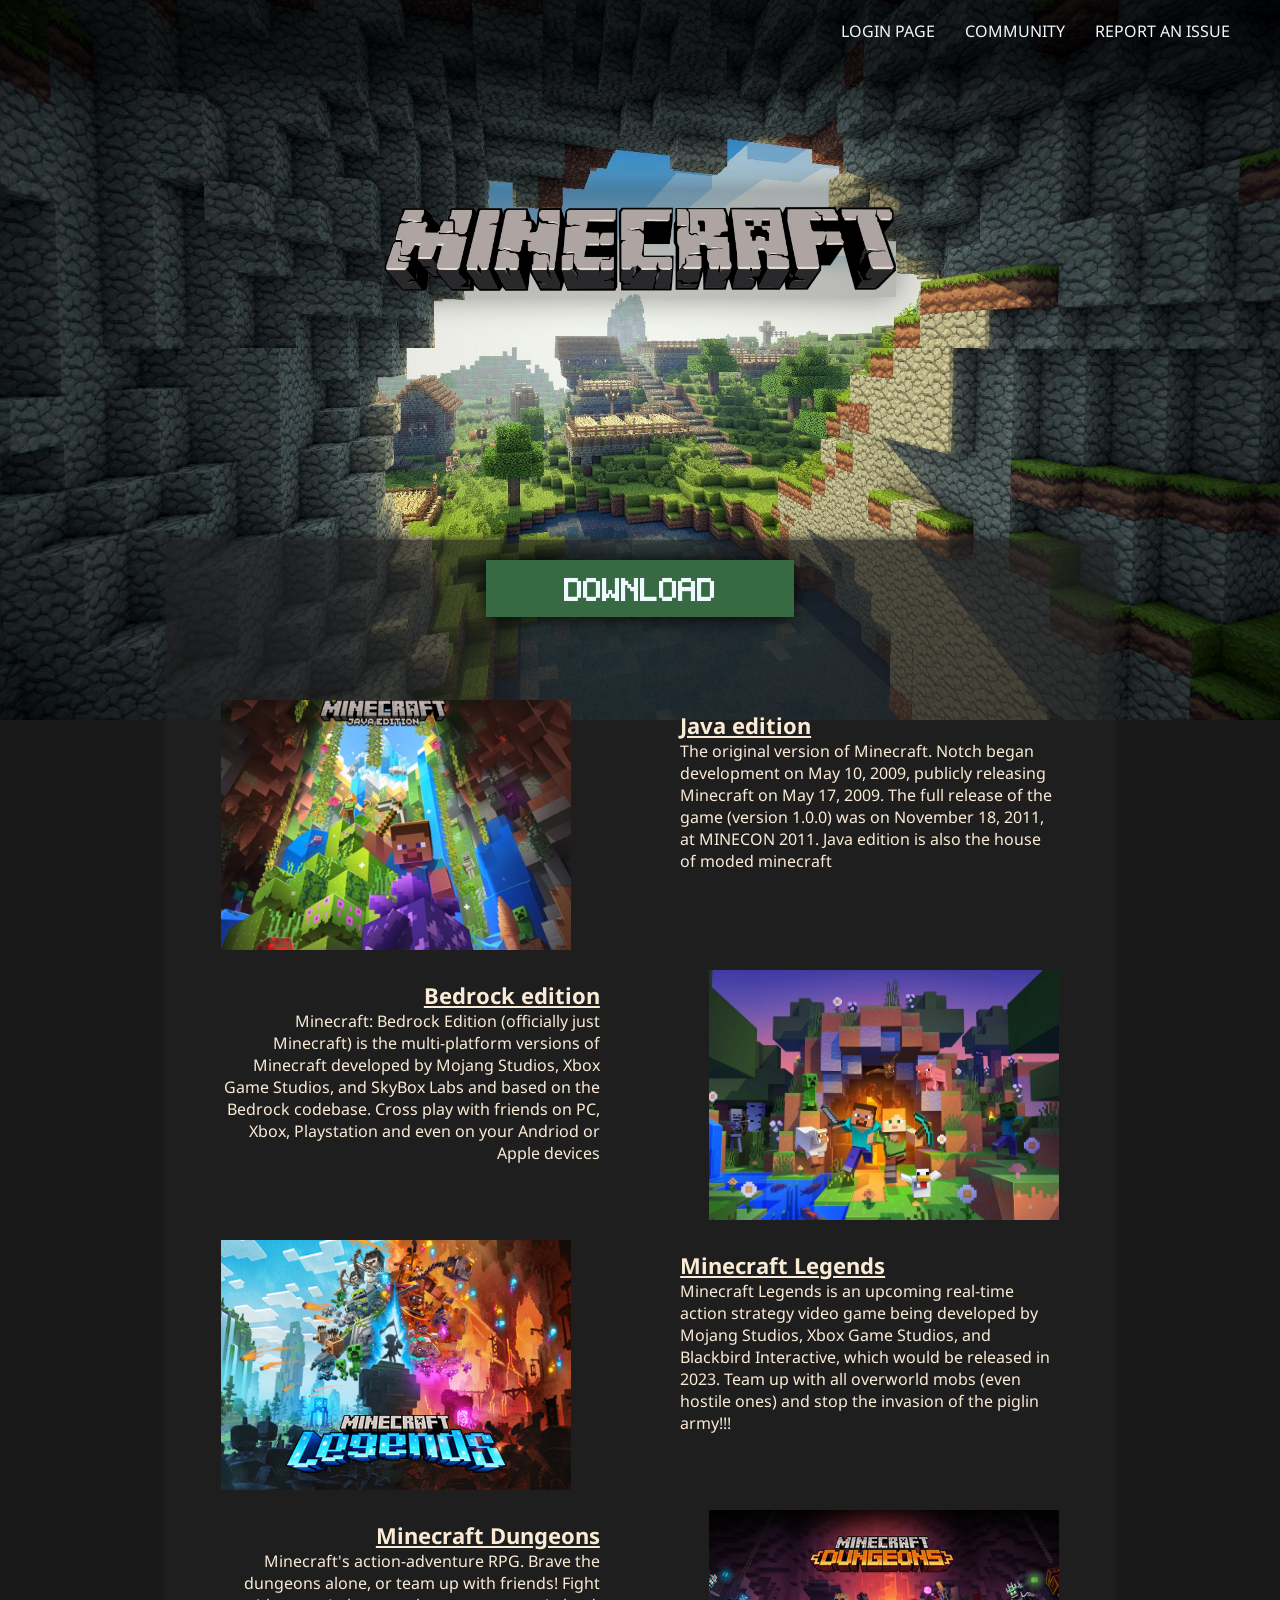
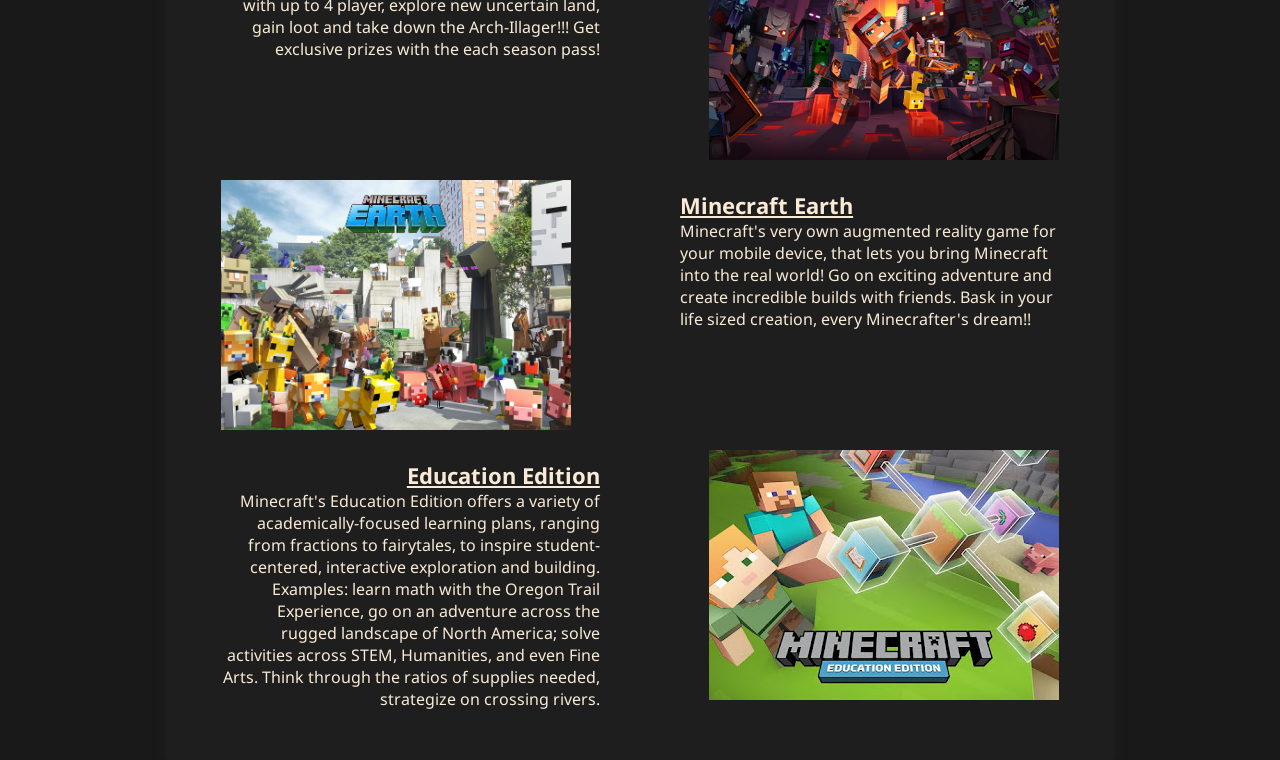
==== homepage.html @ 38be6795 "Added actual content to all text and rearrange" ====
<!DOCTYPE html>
<html>
  <head>
    <meta charset="utf-8" />
    <meta name="viewport" content="width=device-width" />
    <title>minecafter.com</title>
    <link href="style.css" rel="stylesheet" type="text/css" />
    <style>
      
      @import url('https://fonts.googleapis.com/css2?family=Noto+Sans&display=swap');
      @import url('https://fonts.googleapis.com/css2?family=Kanit:ital,wght@0,200;0,300;1,200;1,300&family=Nova+Square&display=swap');
    </style>
  </head>
  <body>
    <div class="topShadow"></div>
    <nav>
      </div>
        <a class="navLink" href="loginpage.html">LOGIN PAGE</a>
        <a class="navLink" href="comm.html">COMMUNITY</a>
        <a class="navLink" href="reportanissue.html">REPORT AN ISSUE</a>
        <p class="navLink">   </p>
      </ul>
    </nav>
    
    

 
    <!--1. ABOUT 2. DOWNLOAD 3. PLAY STYLES/ GAMES ASPECTS 4. ACHIEVMENTS-->
    <!-- LOG IN PAGE, -->
    <section>
      <img class="title" src="image/Minecraft Title.png">
      <img class="homeImagefix" src="image/Minecraft Home.jpg">
      
      <button class="download">DOWNLOAD</button>
        <div class="others">
          <div class="othersContent">
              <img class= "otehrsImage" src="image/Java.webp">
              <div class="othersTextR"><h3>Java edition</h3><p>The original version of Minecraft. Notch began development on May 10, 2009, publicly releasing Minecraft on May 17, 2009. The full release of the game (version 1.0.0) was on November 18, 2011, at MINECON 2011. Java edition is also the house of moded minecraft</p></div>
          </div>
          <div class="othersContent">
            <div class="othersTextL"><h3>Bedrock edition</h3><p>Minecraft: Bedrock Edition (officially just Minecraft) is the multi-platform versions of Minecraft developed by Mojang Studios, Xbox Game Studios, and SkyBox Labs and based on the Bedrock codebase. Cross play with friends on PC, Xbox, Playstation and even on your Andriod or Apple devices</p></div>
            <img class= "otehrsImage" src="image/bedrock.webp">
          </div>
          <div class="othersContent">
            <img class= "otehrsImage" src="image/Legends.jpg">
            <div class="othersTextR"><h3>Minecraft Legends</h3><p>Minecraft Legends is an upcoming real-time action strategy video game being developed by Mojang Studios, Xbox Game Studios, and Blackbird Interactive, which would be released in 2023. Team up with all overworld mobs (even hostile ones) and stop the invasion of the piglin army!!!</p></div>
          </div>
          <div class="othersContent">
            <div class="othersTextL"><h3>Minecraft Dungeons</h3><p>Minecraft's action-adventure RPG. Brave the dungeons alone, or team up with friends! Fight with up to 4 player, explore new uncertain land, gain loot and take down the Arch-Illager!!! Get exclusive prizes with the each season pass!</p></div>
            <img class= "otehrsImage" src="image/Dungeons.jpg">
          </div>
          <div class="othersContent">
            <img class= "otehrsImage" src="image/earth.jpeg">
            <div class="othersTextR"><h3>Minecraft Earth</h3><p>Minecraft's very own augmented reality game for your mobile device, that lets you bring Minecraft into the real world! Go on exciting adventure and create incredible builds with friends. Bask in your life sized creation, every Minecrafter's dream!!</p></div>
          </div>
          <div class="othersContent">
            <div class="othersTextL"><h3>Education Edition</h3><p>Minecraft's Education Edition offers a variety of academically-focused learning plans, ranging from fractions to fairytales, to inspire student-centered, interactive exploration and building. Examples: learn math with the Oregon Trail Experience, go on an adventure across the rugged landscape of North America; solve activities across STEM, Humanities, and even Fine Arts. Think through the ratios of supplies needed, strategize on crossing rivers.</p></div>
            <img class= "otehrsImage" src="image/education.jpg">
          </div>
        </div>

    </section>
  </body>
</html>
---- style.css ----
@font-face {
    font-family: Minecraftia;
    src: url([data-uri]);
  }
*{
    margin: 0;
    padding: 0;
    box-sizing: border-box;
    font-family: Arial;
    font-family: Noto Sans;
}

body{
    background-color: rgb(26, 25, 25);
}

.topShadow{
    z-index: 10;
    position: absolute;
    width: 100%;
    height: 70px;
    background-color: rgba(0,0,0,.5);
    box-shadow: 0 0 60px rgba(0,0,0,1);
    position: fixed;
}
nav{
    margin-top: 10px;
    margin-right: 30px;
    z-index: 10;
    width: 100%;
    display: flex;
    position: absolute;
    justify-content: flex-end; 
    position: fixed;
}
.navLink{
    margin-right: 20px;
    margin-top: 10px;
    margin-left: 10px;
    text-decoration: none;
    display: block;
    color: aliceblue;
    height: 40px;
    transition: .15s;
    display: block;

}
.navLink:hover{
    text-shadow: 0 0 15px rgba(255,255,255,1);
    text-decoration: underline;
}
.homeImagefix{
    z-index: 8;
    width: 100%;
    position: relative;
    z-index: 3;
    margin-bottom: 0px;
    object-fit: cover;
    position:fixed;
}
.homeImage{
    z-index: 8;
    width: 100%;
    position: relative;
    z-index: 3;
    margin-bottom: 0px;
    object-fit: cover;
}
.download{
    z-index: 10;
    font-family: Minecraftia;
    position: absolute;
    top: 560px;
    font-size: 25px;
    display: flex;
    border: none;
    color: aliceblue;
    font-weight: bold;
    background-color: rgb(55, 105, 66);
    padding: 10px;
    width: 24%;
    justify-content: center;
    align-items: center;
    margin-left: 38%;
    cursor: pointer;
    box-shadow: 0 0 20px rgba(0,0,0,1);
    transition: .15s;
    border: red;
}
.download:hover{
    box-shadow: 0px 0px 15px rgba(255,255,255,.4);
}
.download:active{
    background-color: rgb(35, 72, 43);
}
.title{
    z-index: 10;
    position: absolute;
    top: 190px;
    margin-left: 30%;
    width: 40%;
    background-color: rgba(0,0,0,.20);
    box-shadow: 0px 0px 30px rgba(0,0,0,.4);
}
.others{
    z-index: 8;
    display: block;
    position: absolute;
    top: 540px;
    width: 74%;
    margin-left: 13%;
    background-color: rgba(33, 34, 33, 0.7);
    padding-bottom: 50px;
    padding-top: 140px;
    box-shadow: 0 0 10px rgba(33, 34, 33, 1);
}
.othersContent{
    display: flex;
    vertical-align: top;
    justify-content: space-around;
    opacity: 100%;
}
.otehrsImage{
    height: 250px;
    width: 350px;
    margin-right: 10px;
    margin-top: 20px;
    margin-left: 10px;
    object-fit: cover;
}
.othersTextL{
    color: antiquewhite;
    padding-top: 20px;
    display: flex;
    width: 40%;
    display: inline-block;
    text-align: right;
    margin-right: 10px;
    margin-top: 10px;
    margin-left: 10px;
    border-top: 150px;

    
}
.othersTextR h3{
    display: inline-block;
    text-decoration: underline;
    font-size: 22px;
}
.othersTextL h3{
    display: inline-block;
    text-decoration: underline;
    font-size: 22px;
}
.othersTextR{
    align-items: center;
    color: antiquewhite;
    height: auto;
    padding-top: 20px;
    display: flex;
    width: 40%;
    display: inline-block;
    text-align: left;
    margin-right: 10px;
    margin-top: 10px;
    margin-left: 10px;
    
}

/* REPORT */
.reportBox{
    z-index: 100;
    display: block;
    position: absolute;
    margin-left: 10%;
    background-color: black;
    width: 80%;
    background-color: rgba(0,0,0,.4);
    height: 60%;
    top: 154px;
}
.reportContent{
    margin-top: 10px;
    padding-left: 30px;
    opacity: 1.0;
    color: antiquewhite;
}
.inputReport{
    opacity: .4;
    margin-top: 10px;
    height: 100px;
    width: 65%;
    border: none;
    box-sizing: border-box;
    border-radius: 10px;
}
.inputReport::placeholder{
    font-size: large;
    font-weight: bold;
    color: antiquewhite;
}
.inputReport[type=text]{
    background-color: black;
    font-size: large;
    font-weight: bold;
    color: antiquewhite;
}
.BigType{
    margin-top: 10px;
}
.reportType{
    display: flex;
    width: 40%;
    justify-content: space-between;

}
.reportSelect{
    opacity: .8;
    display: block;
    position: relative;
    padding-left: 20px;
    margin-bottom: 12px;
    cursor: pointer;
    font-size: 12px;
    -webkit-user-select: none;
    -moz-user-select: none;
    -ms-user-select: none;
    user-select: none;
}
.reportSelect input {
    position: absolute;
    opacity: 0;
    cursor: pointer;
    height: 0;
    width: 0;
  }
.checkmark {
    opacity: .5;
    position: absolute;
    top: 0;
    left: 0;
    height: 15px;
    width: 15px;
    background-color: #eee;
    transition: .15s;
}
.reportSelect:hover input ~ .checkmark {
    background-color: #ccc;
}
.reportSelect input:checked ~ .checkmark {
    background-color: #aa2929;
  }
  .checkmark:after {
    content: "";
    position: absolute;
    display: none;
  }
  .reportSelect input:checked ~ .checkmark:after {
    display: block;
  }
  .reportSelect .checkmark:after {
    left: 4.5px;
    top: 1px;
    width: 4px;
    height: 7px;
    border: solid white;
    border-width: 0 3px 3px 0;
    -webkit-transform: rotate(45deg);
    -ms-transform: rotate(45deg);
    transform: rotate(45deg);
  }

.reportButton{
    border-radius: 1px;
    margin-top: 10px;
    display: block;
    border: noone;
    border-style: solid;
    padding: 7px;
    padding-left: 15px;
    padding-right: 15px;
    width: 160px;
    font-size: 15px;
    font-weight: bolder;
    margin-left: 45px;
    background-color: rgb(151, 25, 18);
    color: rgb(204, 174, 164);
    transition: .15s;
    cursor: pointer;
    box-shadow: 0 0 15px rgba(54, 18, 18, 0.3);
    border-radius: 5px;
    border:none;
}
.reportButton:hover{
    box-shadow: 0 0 15px rgba(0, 0, 0, .3);
}
.reportButton:active{
    background-color: rgb(114, 20, 15);
    color: rgb(142, 121, 115);
    box-shadow: 0 0 15px rgba(0, 0, 0, .7)
}

/* Login */
.loginBox{
    z-index: 100;
    display: block;
    position: absolute;
    margin-left: 10%;
    background-color: black;
    width: 80%;
    background-color: rgba(0,0,0,.4);
    height: 60%;
    top: 154px;
    padding-left: 30px;
    padding-top: 20px;
}
.loginContent{
    font-size: large;
    width: 300px;
    margin-top: 20px;
    color: bisque;
}
p .loginContent{
    margin: 100px;
}
.loginFill{
    opacity: .4;
    margin-top: 10px;
    height: 50px;
    width: 100%;
    border: none;
    box-sizing: border-box;
    border-radius: 12px;
    background-color: azure;
    font-size: large;
    font-weight: bold;
    color: rgb(51, 22, 65);
    box-shadow: 0 0 10px rgba(255,255,255,.5);
}
.loginFill[type=text]{
    font-size: small;
}

.loginSelect{
    margin-top: 10px;
    margin-left: 10px;
    display: block;
    position: relative;
    padding-left: 20px;
    margin-bottom: 12px;
    cursor: pointer;
    color: bisque;
    font-size: 14px;
    border-radius: 10px;
    -webkit-user-select: none;
    -moz-user-select: none;
    -ms-user-select: none;
    user-select: none;
}
.loginSelect input {
    position: absolute;
    opacity: 0;
    cursor: pointer;
    height: 0;
    width: 0;
  }
.checkmarkLogin {
    opacity: .5;
    position: absolute;
    top: 0;
    left: 0;
    height: 15px;
    width: 15px;
    background-color: #eee;
    transition: .15s;
}
.loginSelectt:hover input ~ .checkmarkLogin {
    background-color: #ccc;
}
.loginSelect input:checked ~ .checkmarkLogin {
    background-color: #611c78;
  }
  .checkmarkLogin:after {
    content: "";
    position: absolute;
    display: none;
  }
  .loginSelect input:checked ~ .checkmarkLogin:after {
    display: block;
  }
  .loginSelect .checkmarkLogin:after {
    left: 4.5px;
    top: 1px;
    width: 4px;
    height: 7px;
    border: solid white;
    border-width: 0 3px 3px 0;
    -webkit-transform: rotate(45deg);
    -ms-transform: rotate(45deg);
    transform: rotate(45deg);
  }
.loginButton{
    margin-left: 35px;
    margin-top: 5px;
    padding: 7px;
    padding-left: 30px;
    padding-right: 30px;
    color: bisque;
    border: none;
    font-size: bold;
    background-color: #611c78;
    border-radius: 50px;
    cursor: pointer;
    transition: .15s;
}
.loginButton:hover{
    box-shadow: 0 0 15px rgba(255, 255, 255, 0.4);
}
.loginButton:active{
    background-color: #481658;
    color: rgb(164, 148, 128);
    box-shadow: 0 0 15px rgba(255, 255, 255, 0.2);
}
.loginCreate{
    display: block;
    margin-left: 25px;
    margin-top: 45px;
    font-size: 12px;
    opacity: .8;
    color: bisque;
    text-decoration: none;
}
.loginCreate:hover{
    text-decoration: underline;
}
.loginCreate:active{
    text-shadow: 0 0 10px rgba(255,255,255,.4);
}
/* community*/
.comm{
    width: 100%;
    position: relative;
}
.commTitle{
    font-family: Minecraftia;
    z-index: 100;
    position: absolute;
    top: 2.7%;
    margin-left: 30%;
    width: 40%;
    text-align: center;
    font-weight: bolder;
    font-size: 70px;
    text-shadow: 0 0 15px rgba(255,255,255, 1);
}
.commHomeImage{
    box-sizing: border-box;
    position: relative;
    width: 100%;
    height: 100%; 
    object-fit: cover;
    background-position: center;
    background-repeat: no-repeat;
    background-size: cover;
    margin: 0px;
}
.commbox{
    position: relative;
    width: 100%;
    display: block;
    display: flex;
    vertical-align: top;
    justify-content: space-around;
    margin: 0;
}
.commContent{
    position: absolute;
    width: 80%;
    justify-content: space-between;
    background-color: rgba(0, 0, 0, .5);
    height: 70%;
    padding-top: 6%;
    top: 15%;
}
.commTextL{
    position: absolute;
    color: antiquewhite;
    display: flex;
    width: 40%;
    display: inline-block;
    text-align: right;
    margin-top: 7%;
    margin-left: 7%; 
    margin-bottom: 25px;
    margin-right: 5%;
}
.commTextR{
    margin-top: 7%;
    position: absolute;
    color: antiquewhite;
    display: flex;
    width: 40%;
    display: inline-block;
    text-align: left;
    margin-right: 7%;
    margin-left: 52%;
    
}
.commTextR h2{
    font-family: Minecraftia;
    margin-top: 10%;
}
.commTextL h2{
    font-family: Minecraftia;
    margin-top: 10%;
}

.commimage{
    width: 95%;
    height: 250px;
    object-fit: cover;
    margin-right: 10px;
    margin-left: 10px;
    object-fit: cover;
}
.divider{
    height: 8px;
    z-index: 10;
    display: flex;
    background-color: rgb(26, 25, 25);
    box-shadow: 0 0 15px rgba(0, 0, 0, .7);
}

@media screen {
    
}
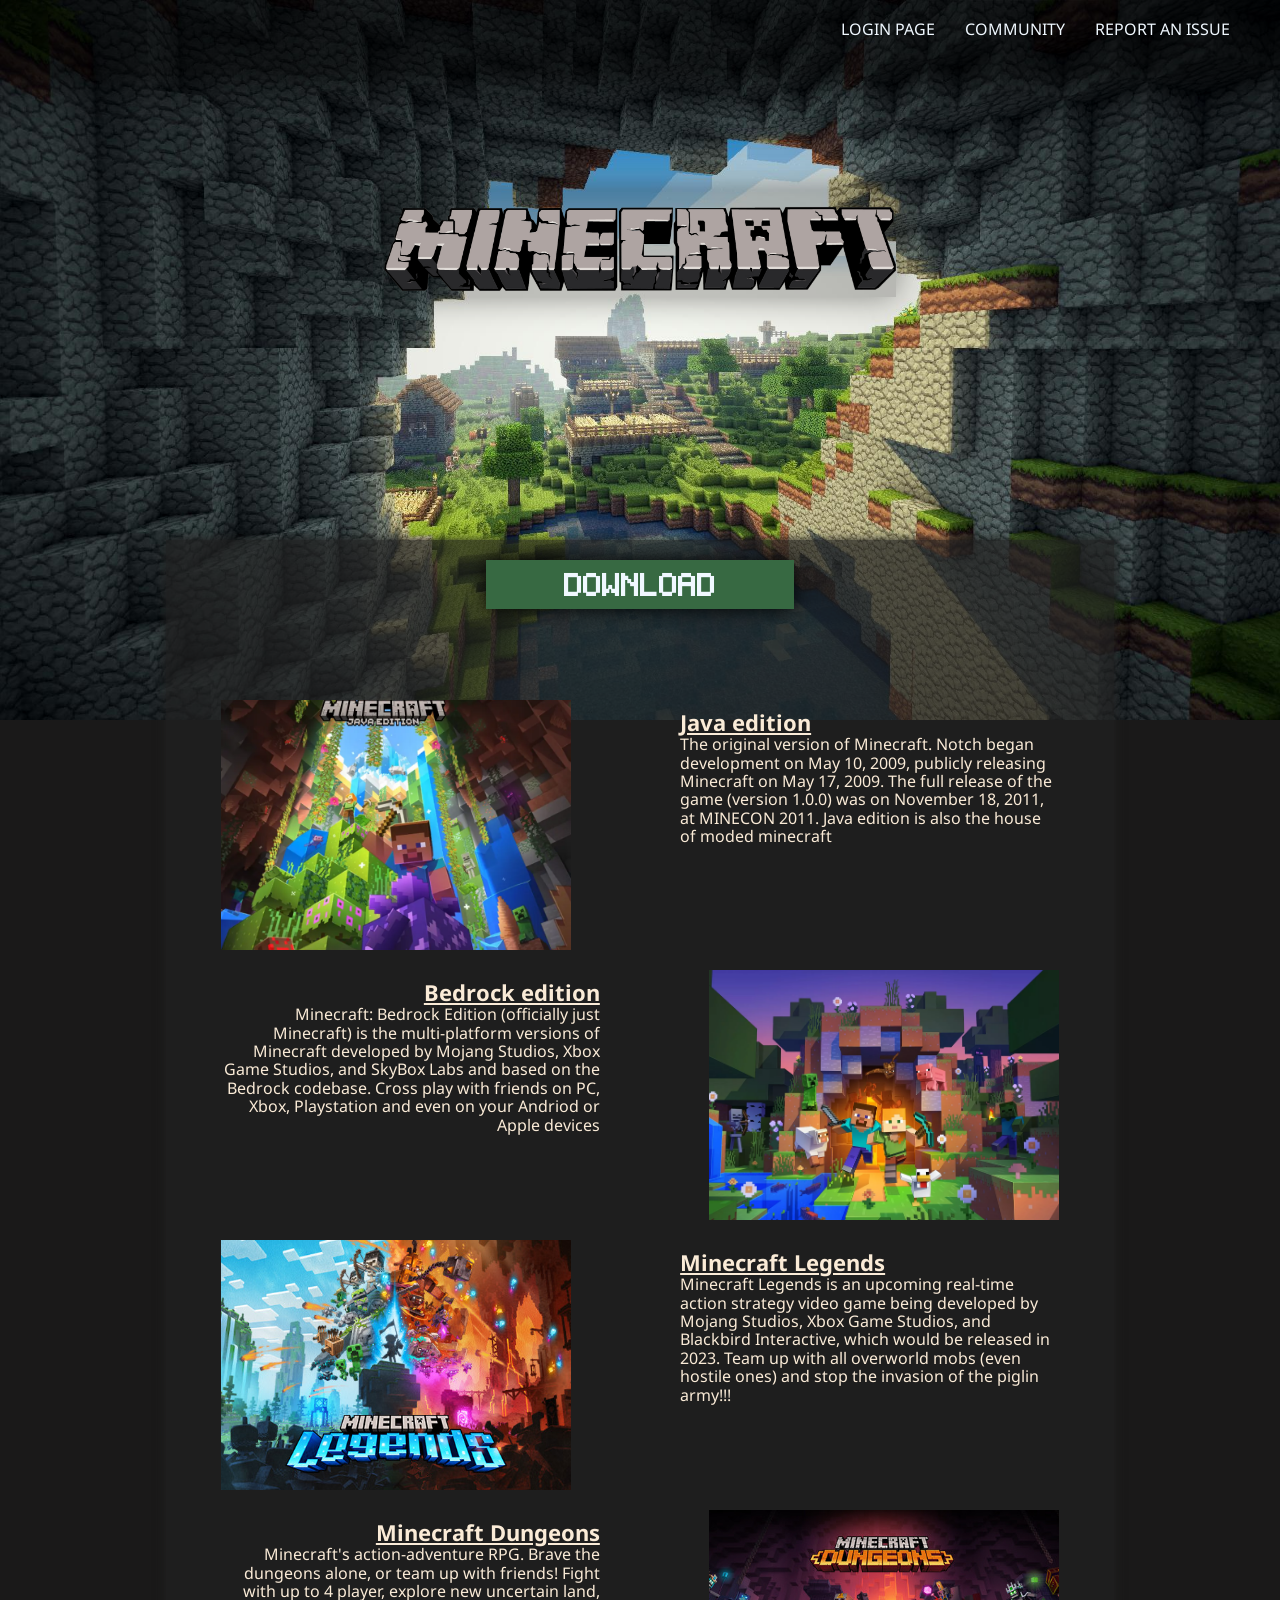
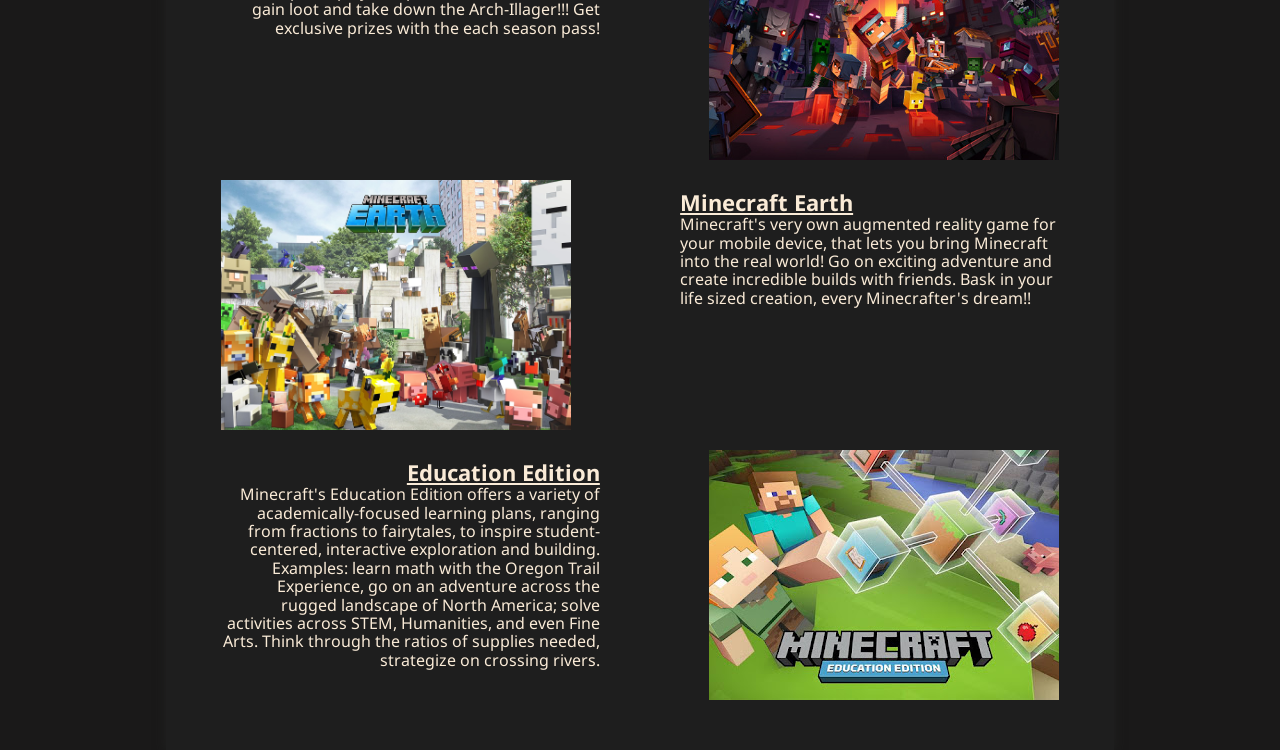
==== commit 6620fcd6: "Added normalize.css" ====
--- a/homepage.html
+++ b/homepage.html
@@ -4,6 +4,7 @@
     <meta charset="utf-8" />
     <meta name="viewport" content="width=device-width" />
     <title>minecafter.com</title>
+    <link href="Normalize.css" rel="stylesheet" type="text/css" />
     <link href="style.css" rel="stylesheet" type="text/css" />
     <style>
       
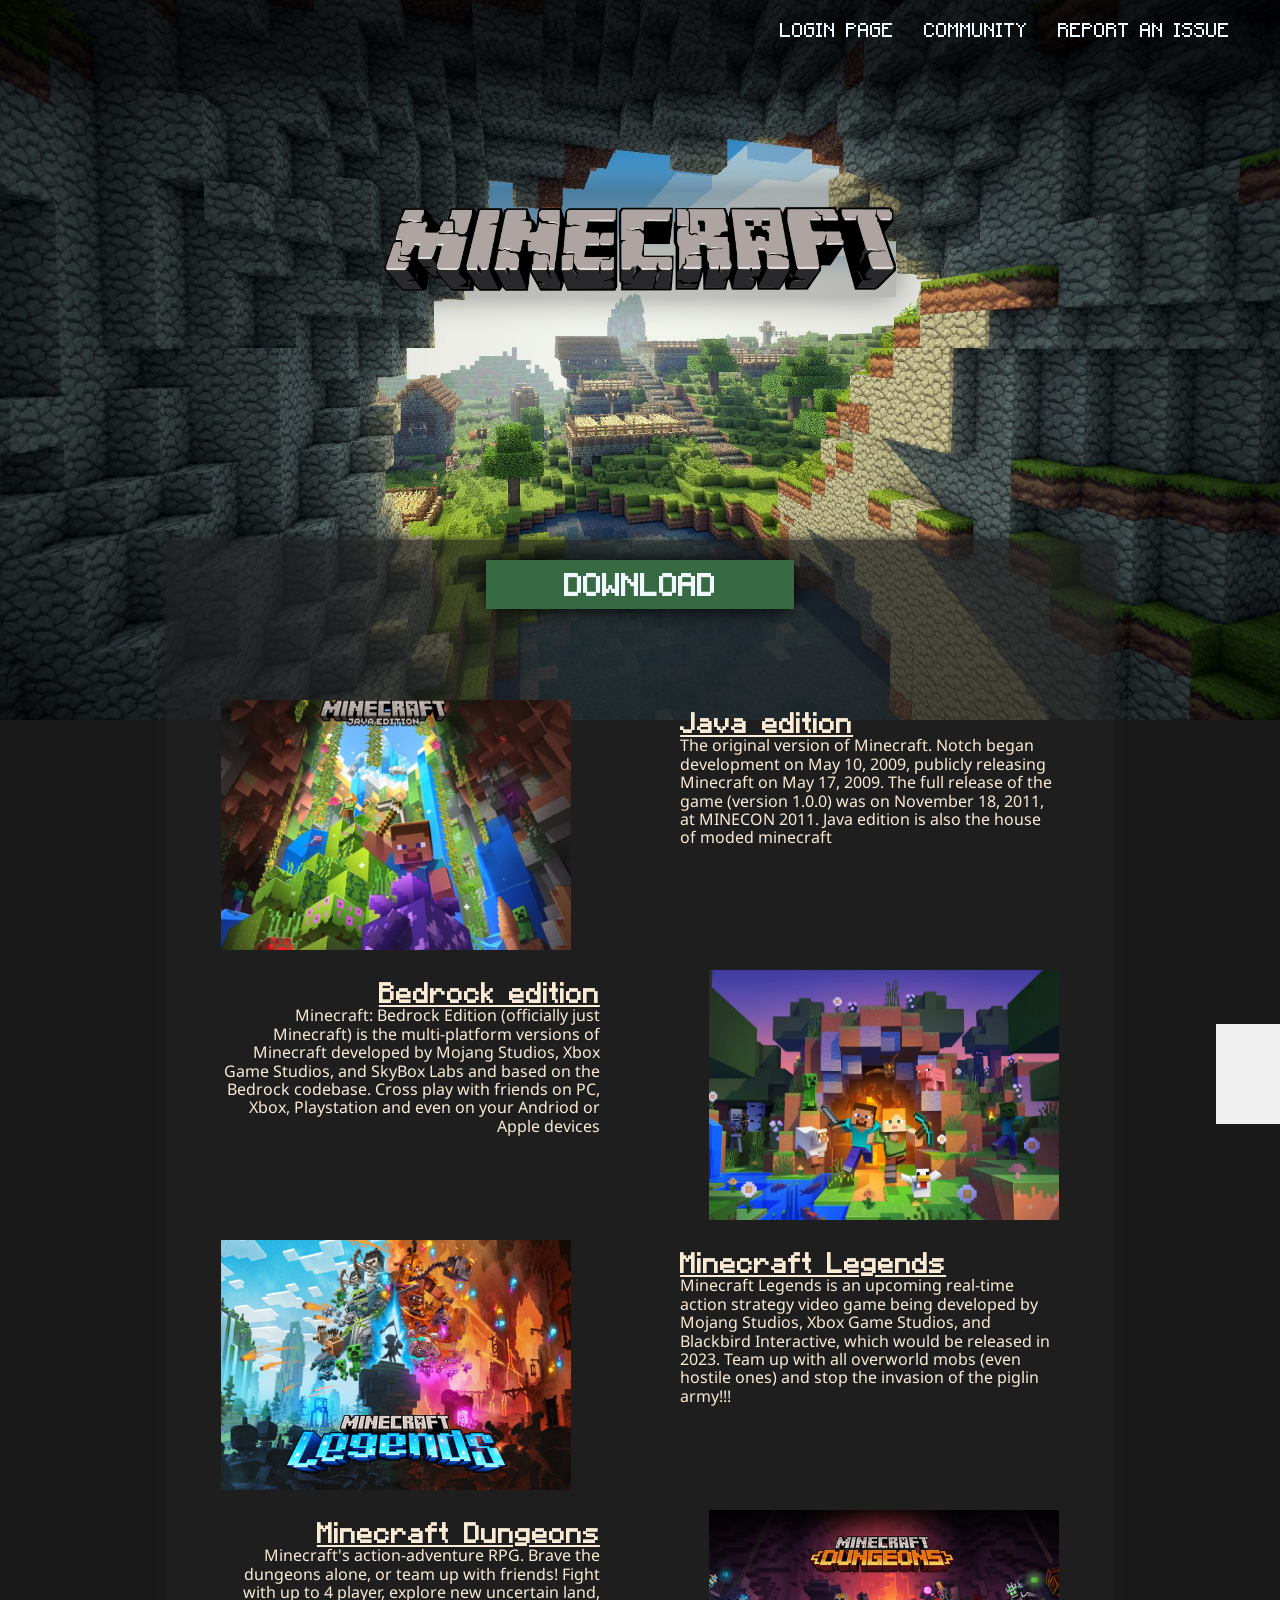
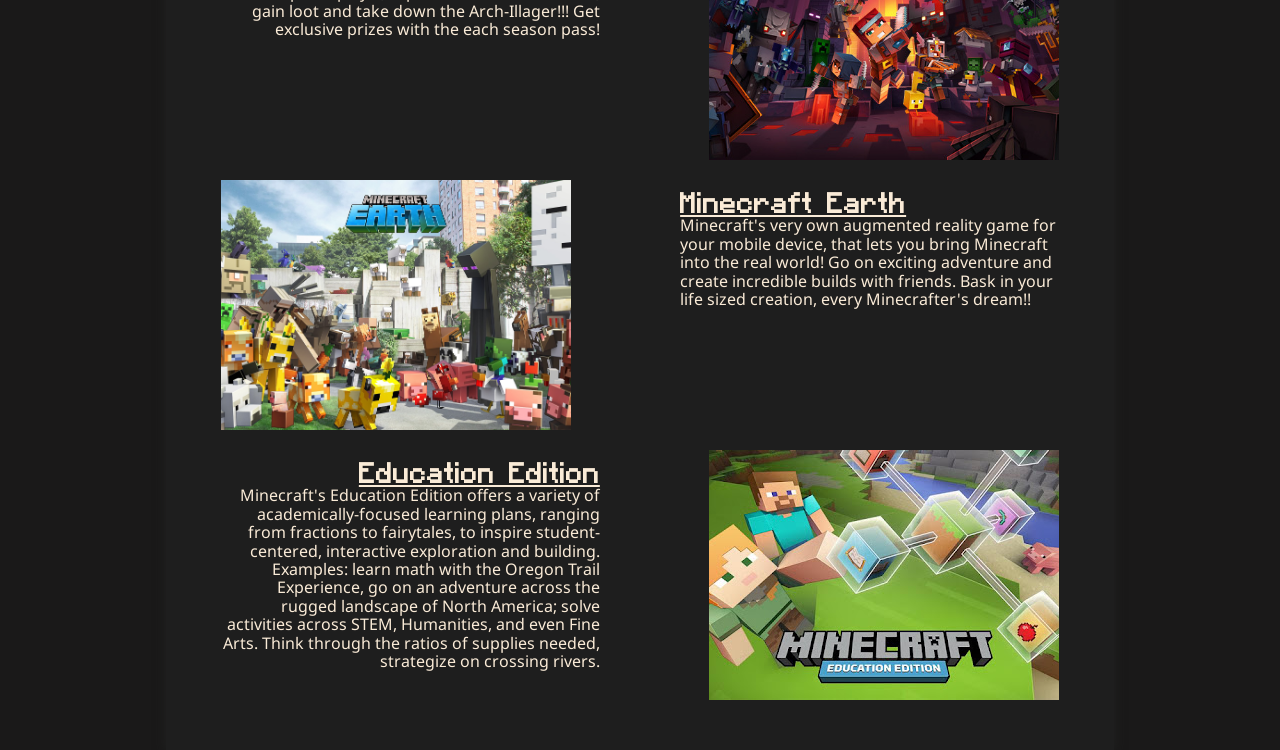
==== commit cb32294f: "Adding new button" ====
--- a/homepage.html
+++ b/homepage.html
@@ -22,10 +22,7 @@
         <p class="navLink">   </p>
       </ul>
     </nav>
-    
-    
-
- 
+    <button class="scrollTop"></button>
     <!--1. ABOUT 2. DOWNLOAD 3. PLAY STYLES/ GAMES ASPECTS 4. ACHIEVMENTS-->
     <!-- LOG IN PAGE, -->
     <section>
--- a/style.css
+++ b/style.css
@@ -34,6 +34,7 @@
     position: fixed;
 }
 .navLink{
+    font-family: Minecraftia;
     margin-right: 20px;
     margin-top: 10px;
     margin-left: 10px;
@@ -143,11 +144,13 @@
     
 }
 .othersTextR h3{
+    font-family: Minecraftia;
     display: inline-block;
     text-decoration: underline;
     font-size: 22px;
 }
 .othersTextL h3{
+    font-family: Minecraftia;
     display: inline-block;
     text-decoration: underline;
     font-size: 22px;
@@ -165,6 +168,16 @@
     margin-top: 10px;
     margin-left: 10px;
     
+}
+.scrollTop{
+    margin-left: 95%;
+    border: none;
+    width: 5%;
+    height: 100px;
+    cursor: pointer;
+    position: fixed;
+    z-index: 200;
+    margin-top: 80%;
 }
 
 /* REPORT */
@@ -271,6 +284,7 @@
   }
 
 .reportButton{
+    font-family: Minecraftia;
     border-radius: 1px;
     margin-top: 10px;
     display: block;
@@ -412,6 +426,7 @@
     border-radius: 50px;
     cursor: pointer;
     transition: .15s;
+    font-family: Minecraftia;
 }
 .loginButton:hover{
     box-shadow: 0 0 15px rgba(255, 255, 255, 0.4);
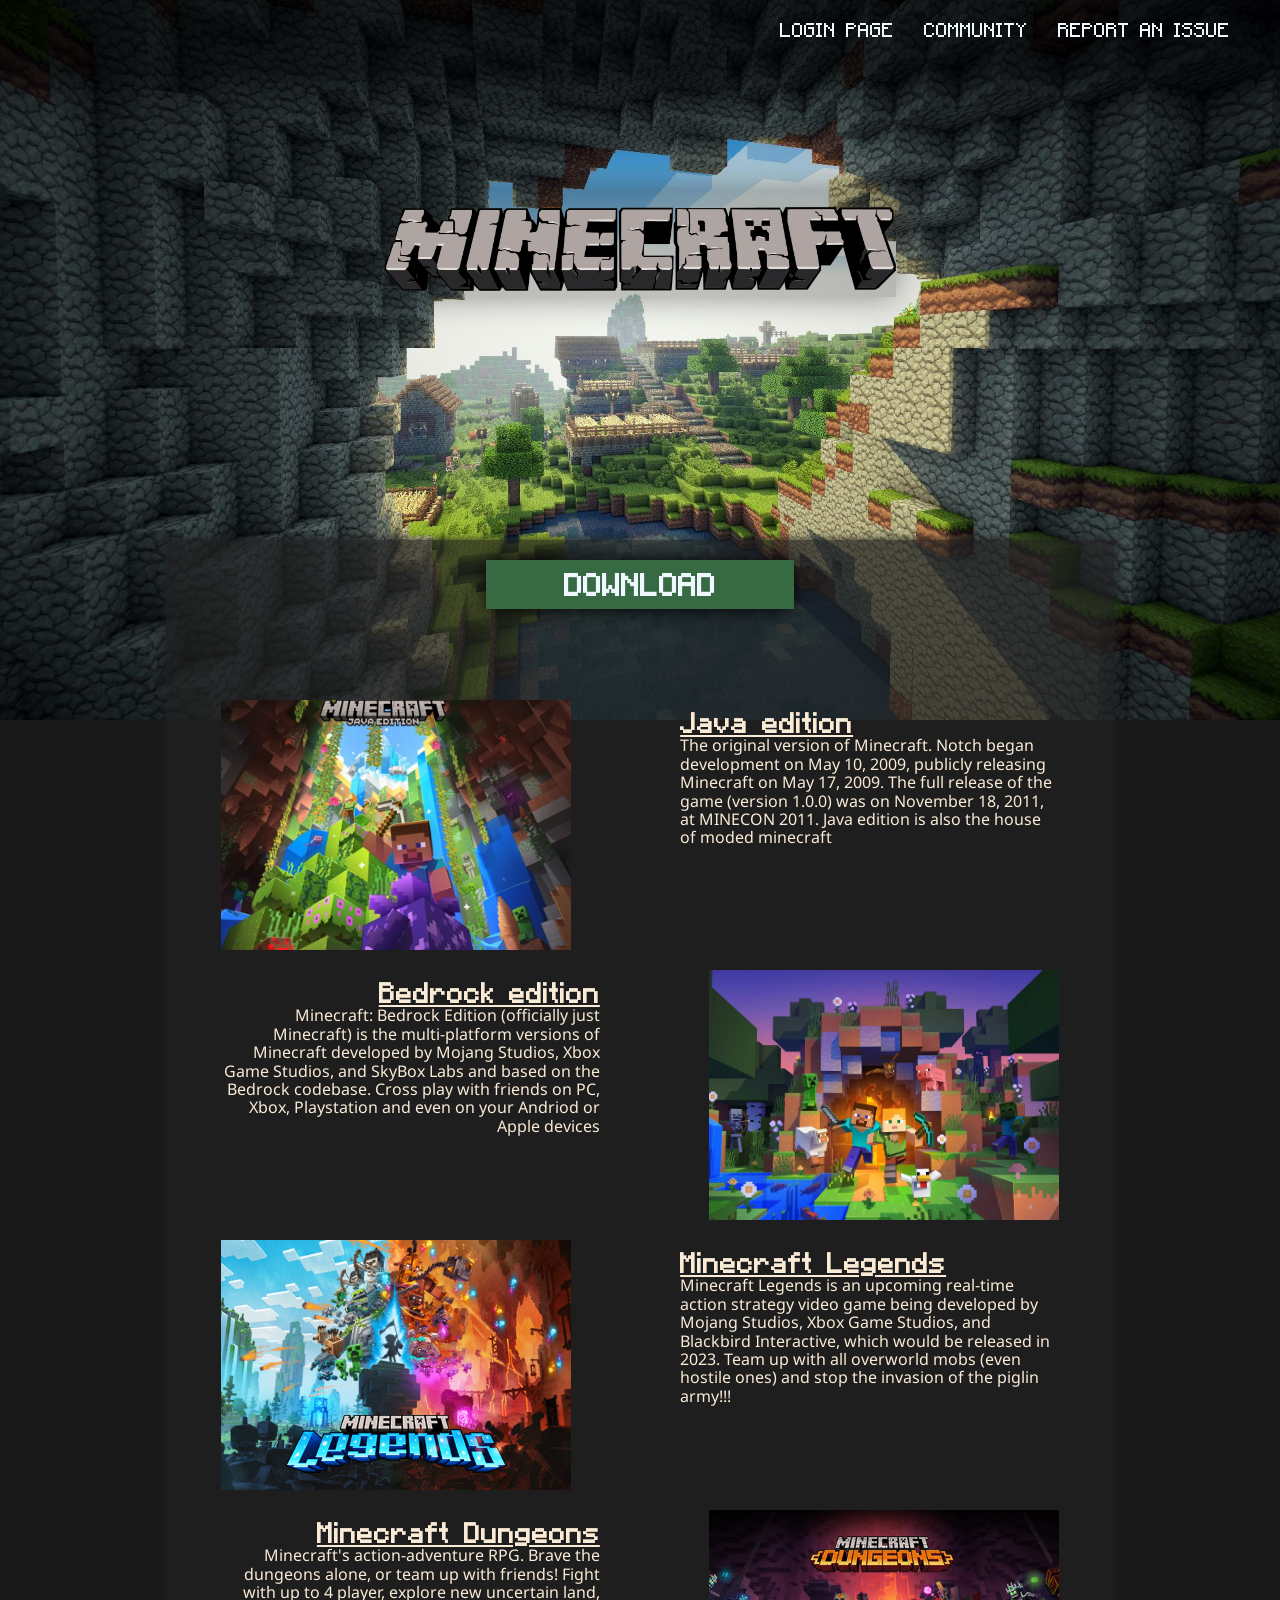
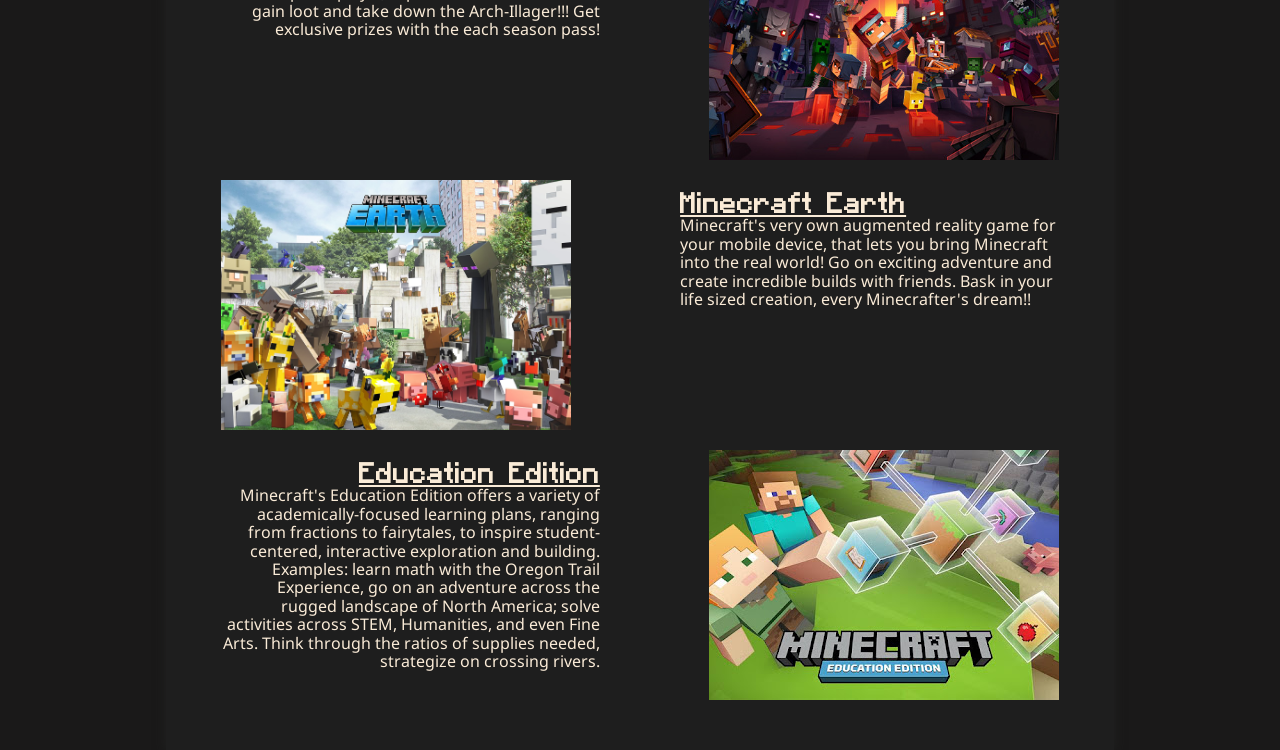
==== commit 05cbac96: "placing image in button" ====
--- a/homepage.html
+++ b/homepage.html
@@ -22,7 +22,7 @@
         <p class="navLink">   </p>
       </ul>
     </nav>
-    <button class="scrollTop"></button>
+    <button class="scrollTop"><img src="image/uparrow.png"></button>
     <!--1. ABOUT 2. DOWNLOAD 3. PLAY STYLES/ GAMES ASPECTS 4. ACHIEVMENTS-->
     <!-- LOG IN PAGE, -->
     <section>
--- a/style.css
+++ b/style.css
@@ -170,14 +170,20 @@
     
 }
 .scrollTop{
-    margin-left: 95%;
+    margin-left: 93%;
     border: none;
     width: 5%;
     height: 100px;
     cursor: pointer;
     position: fixed;
     z-index: 200;
-    margin-top: 80%;
+    font-family: Minecraftia;
+    top:80%;
+    background: none;
+
+}
+.scrollTop img{
+    z-index: 2000;
 }
 
 /* REPORT */
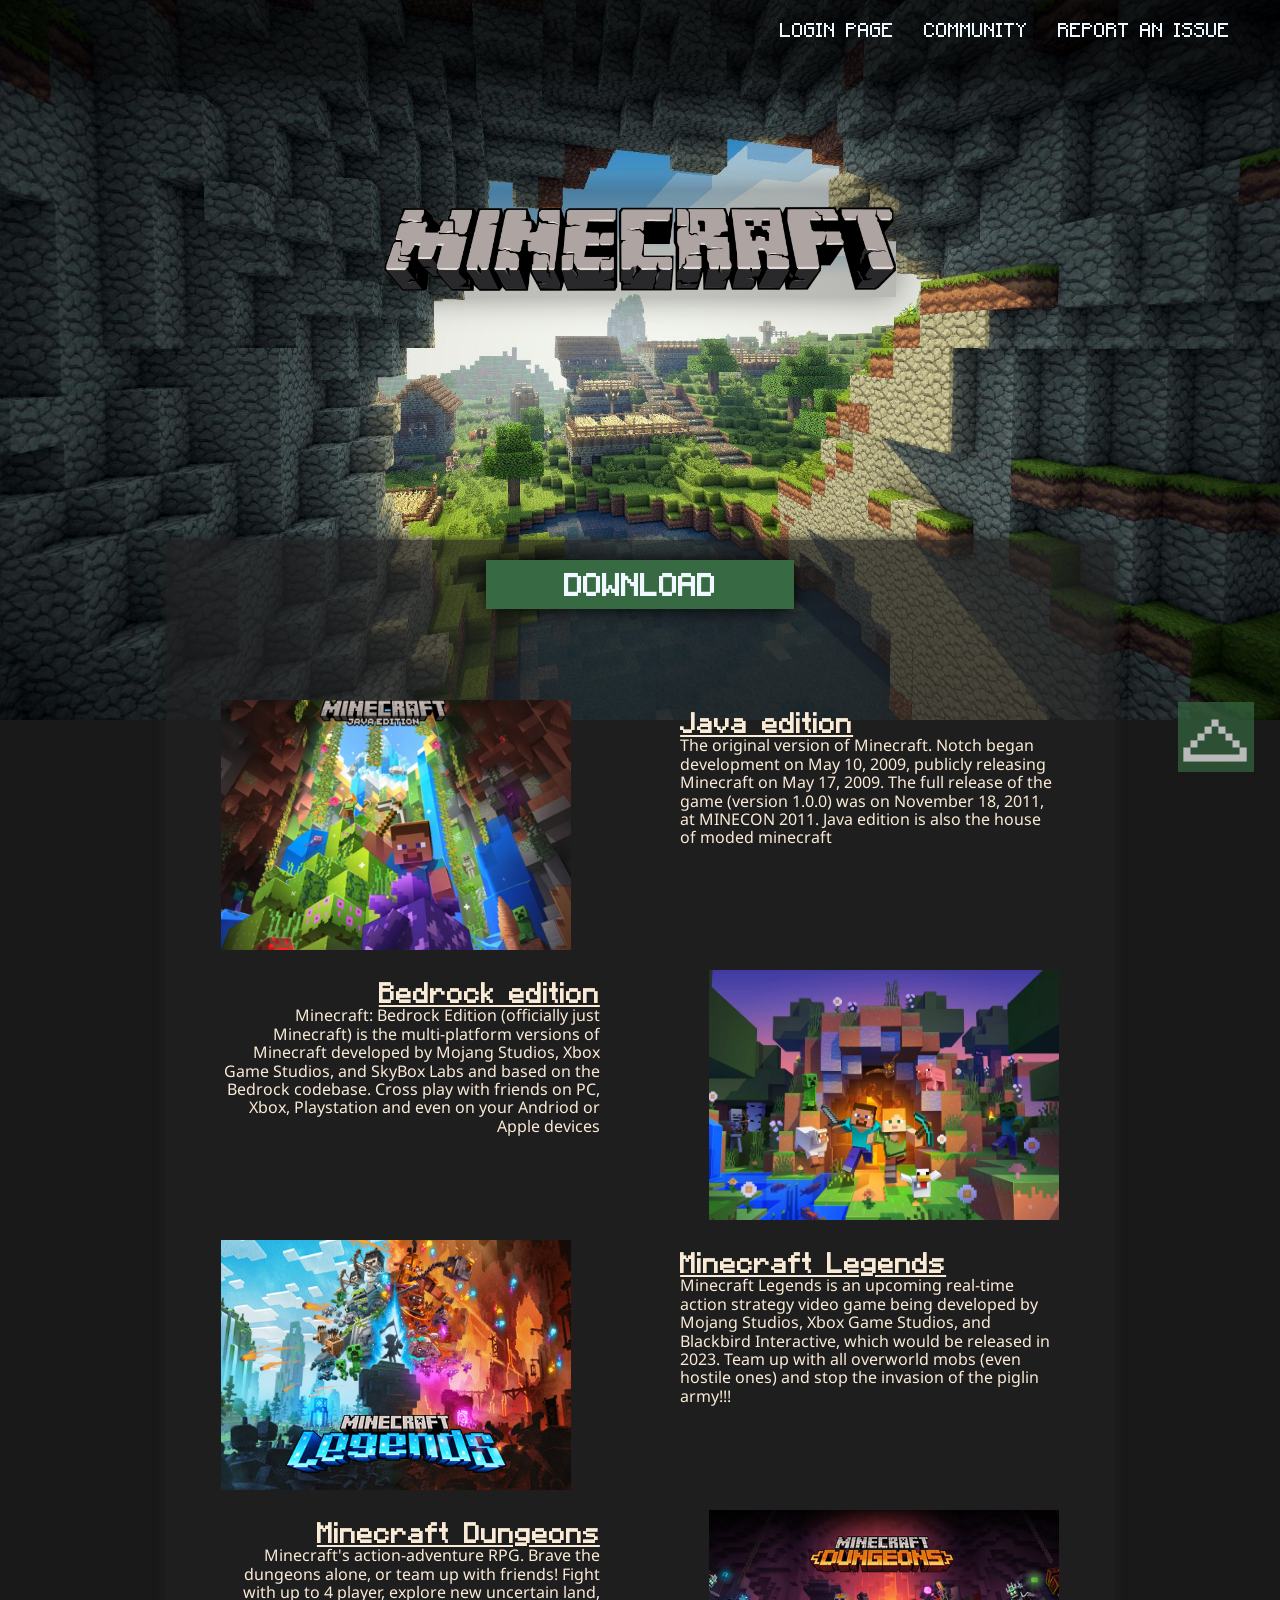
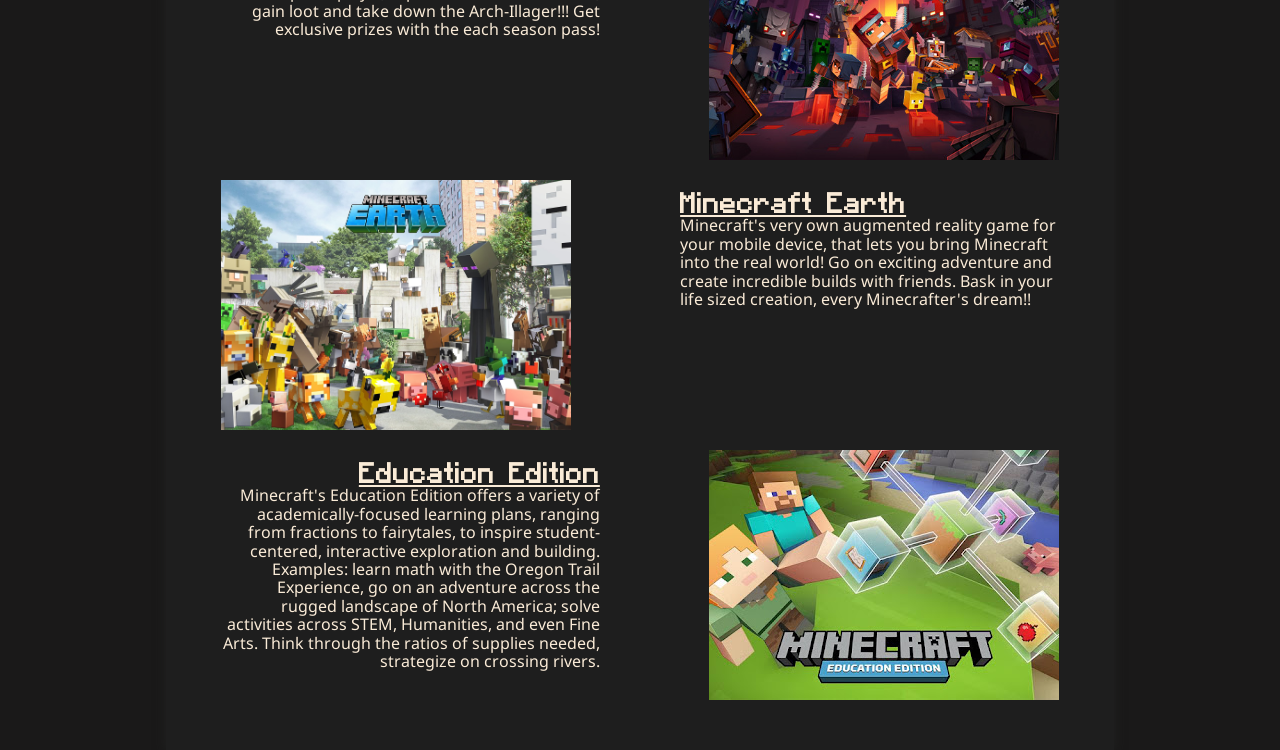
==== commit 15fbf186: "Button i snow nice :)" ====
--- a/homepage.html
+++ b/homepage.html
@@ -22,7 +22,9 @@
         <p class="navLink">   </p>
       </ul>
     </nav>
-    <button class="scrollTop"><img src="image/uparrow.png"></button>
+    <button class="scrollTop">
+      <img src="image/uparrow2.png">
+    </button>
     <!--1. ABOUT 2. DOWNLOAD 3. PLAY STYLES/ GAMES ASPECTS 4. ACHIEVMENTS-->
     <!-- LOG IN PAGE, -->
     <section>
--- a/style.css
+++ b/style.css
@@ -169,21 +169,32 @@
     margin-left: 10px;
     
 }
+.scrollTop img{
+    height: 70px;
+    width: auto;
+    margin-right: 1.5%;
+}
 .scrollTop{
-    margin-left: 93%;
+    margin-left: 92%;
     border: none;
-    width: 5%;
-    height: 100px;
+    width: 6%;
+    height: 70px;
     cursor: pointer;
     position: fixed;
     z-index: 200;
-    font-family: Minecraftia;
-    top:80%;
-    background: none;
-
-}
-.scrollTop img{
-    z-index: 2000;
+    top:78%;
+    background-color: rgb(55, 105, 66);
+    justify-content: center;
+    align-items: center;
+    transition: .15s;
+    opacity: .7;
+}
+.scrollTop:hover{
+    box-shadow: 0px 0px 5px rgba(255,255,255,.3);
+    opacity: 1;
+}
+.scrollTop:active{
+    background-color: rgb(35, 72, 43);
 }
 
 /* REPORT */
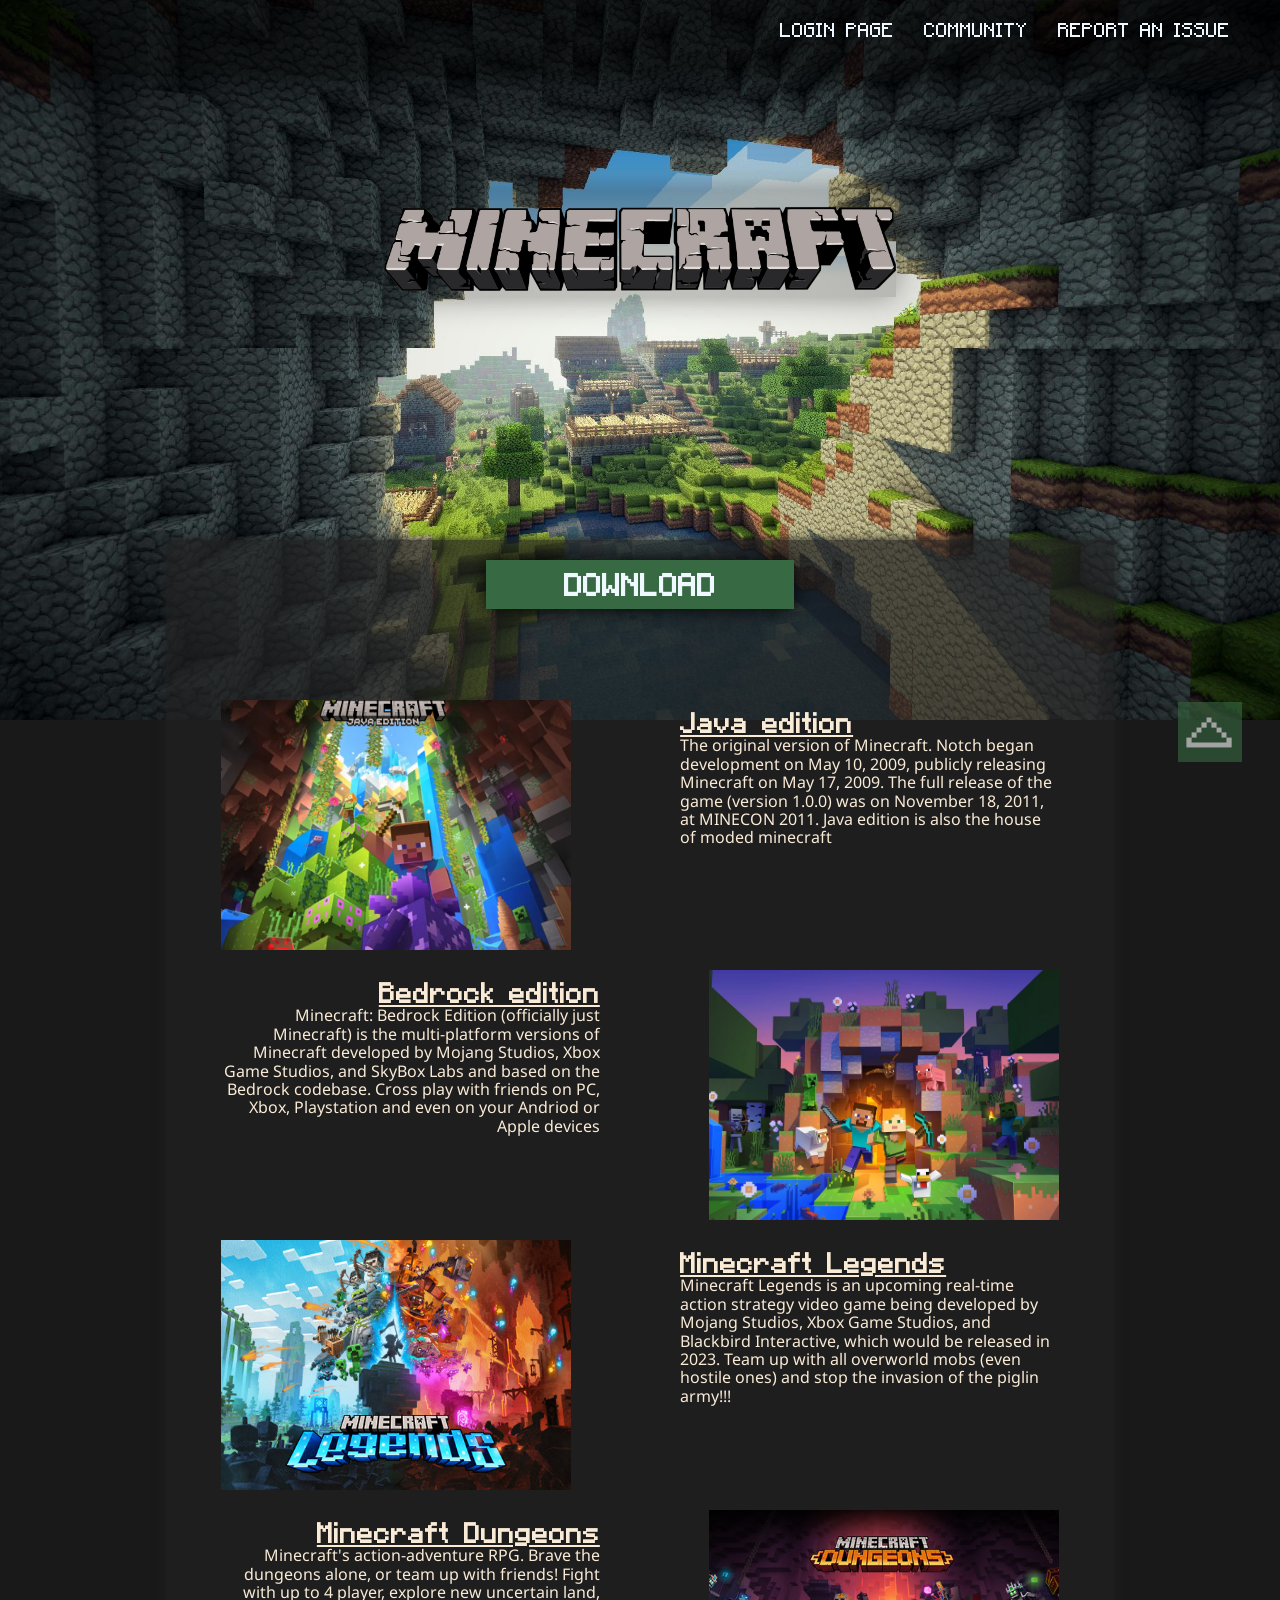
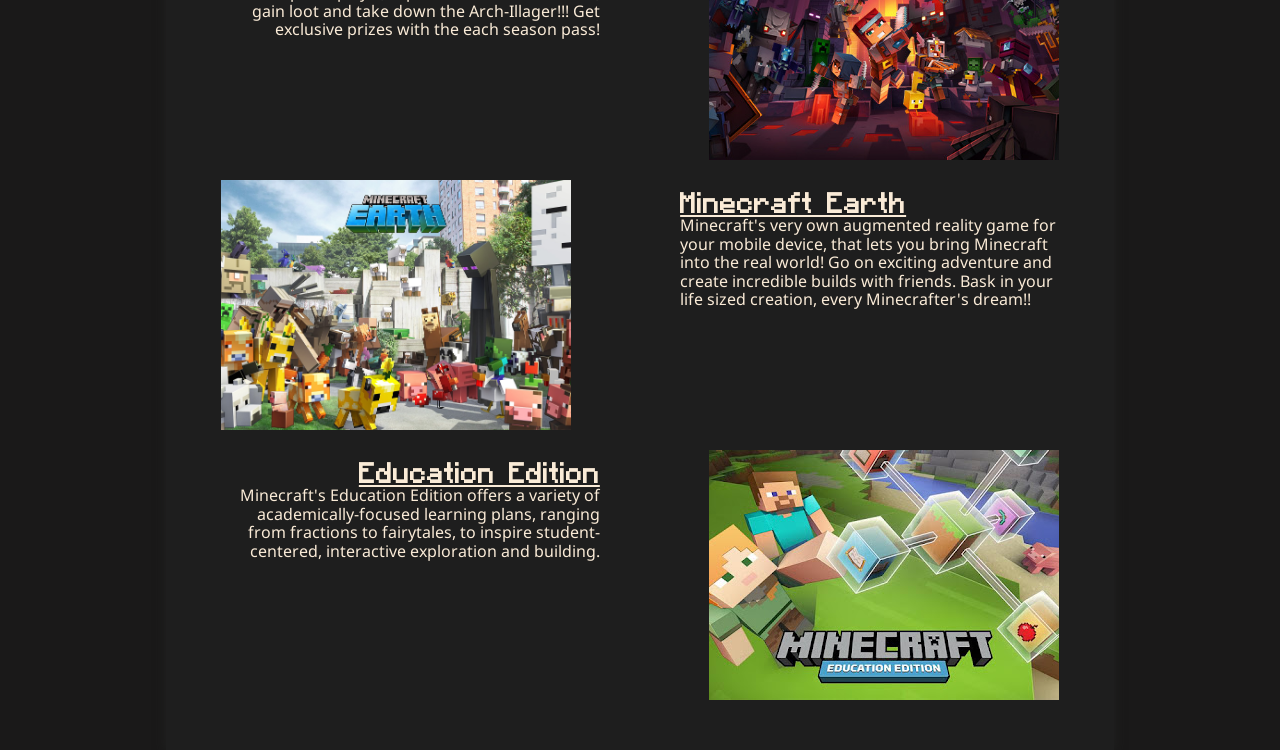
==== commit f1f28a17: "Changed text for education edition in others" ====
--- a/homepage.html
+++ b/homepage.html
@@ -25,6 +25,17 @@
     <button class="scrollTop">
       <img src="image/uparrow2.png">
     </button>
+    <script>
+      const scrollTop = document.querySelector(".scrollTop");
+
+      scrollTop.addEventListener("click",function(){
+        window.scrollTo({
+          top: 0,
+          left:0,
+          behavior:"smooth"
+        });
+      });
+    </script>
     <!--1. ABOUT 2. DOWNLOAD 3. PLAY STYLES/ GAMES ASPECTS 4. ACHIEVMENTS-->
     <!-- LOG IN PAGE, -->
     <section>
@@ -54,7 +65,7 @@
             <div class="othersTextR"><h3>Minecraft Earth</h3><p>Minecraft's very own augmented reality game for your mobile device, that lets you bring Minecraft into the real world! Go on exciting adventure and create incredible builds with friends. Bask in your life sized creation, every Minecrafter's dream!!</p></div>
           </div>
           <div class="othersContent">
-            <div class="othersTextL"><h3>Education Edition</h3><p>Minecraft's Education Edition offers a variety of academically-focused learning plans, ranging from fractions to fairytales, to inspire student-centered, interactive exploration and building. Examples: learn math with the Oregon Trail Experience, go on an adventure across the rugged landscape of North America; solve activities across STEM, Humanities, and even Fine Arts. Think through the ratios of supplies needed, strategize on crossing rivers.</p></div>
+            <div class="othersTextL"><h3>Education Edition</h3><p>Minecraft's Education Edition offers a variety of academically-focused learning plans, ranging from fractions to fairytales, to inspire student-centered, interactive exploration and building.</p></div>
             <img class= "otehrsImage" src="image/education.jpg">
           </div>
         </div>
--- a/style.css
+++ b/style.css
@@ -170,15 +170,19 @@
     
 }
 .scrollTop img{
-    height: 70px;
+    height: 50px;
     width: auto;
     margin-right: 1.5%;
+    transition: .15s;
+}
+.scrollTop img:hover{
+    height: 70px;
 }
 .scrollTop{
     margin-left: 92%;
     border: none;
-    width: 6%;
-    height: 70px;
+    width: 5%;
+    height: 60px;
     cursor: pointer;
     position: fixed;
     z-index: 200;
@@ -187,11 +191,13 @@
     justify-content: center;
     align-items: center;
     transition: .15s;
-    opacity: .7;
+    opacity: .6;
 }
 .scrollTop:hover{
     box-shadow: 0px 0px 5px rgba(255,255,255,.3);
-    opacity: 1;
+    opacity: .8;
+    width: 6%;
+    height: 70px;
 }
 .scrollTop:active{
     background-color: rgb(35, 72, 43);
@@ -562,7 +568,117 @@
     background-color: rgb(26, 25, 25);
     box-shadow: 0 0 15px rgba(0, 0, 0, .7);
 }
-
-@media screen {
-    
+.commPageC{
+    position: absolute;
+    display: flex;
+    flex-direction: column;
+    width: 80%;
+    margin-left: 10%;
+    height: 100%;
+    padding-top: 90px;
+    align-items: center;
+}
+.commbutton{
+    margin-top: 20px;
+    font-family: Minecraftia;
+    font-weight: bold;
+    font-size: 25px;
+    text-decoration: underline;
+    text-align: center;
+    justify-content: center;
+    color: bisque;
+    background: none;
+    border: none;
+    cursor: pointer;
+    transition: .1s;
+}
+.commbutton:hover{
+    font-size: 30px;
+    text-shadow: 0 0 15px rgba(255, 255, 255, 0.4);
+}
+.commbutton:active{
+    color: rgb(169, 148, 122);
+    font-size: 28px;
+    text-shadow: 0 0 10px rgba(175, 175, 175, 0.6);
+}
+.scrollTop2 img{
+    height: 50px;
+    width: auto;
+    margin-right: 1.5%;
+    transition: .15s;
+}
+.scrollTop2{
+    margin-left: 92%;
+    border: none;
+    width: 5%;
+    height: 60px;
+    cursor: pointer;
+    position: fixed;
+    z-index: 200;
+    top:78%;
+    background-color: rgb(0,0,0);
+    justify-content: center;
+    align-items: center;
+    transition: .15s;
+    opacity: .4;
+}
+.scrollTop2 img:hover{
+    height: 70px;
+}
+.scrollTop2:hover{
+    box-shadow: 0px 0px 5px rgba(255,255,255,.3);
+    opacity: .6;
+    width: 6%;
+    height: 70px;
+}
+.scrollTop2:active{
+    background-color: rgba(0,0,0,.6);
+}
+@media(max-width:600px){
+    /* Home */
+    section{
+        width: 100%;
+        height: 100%;
+        justify-content: center;
+    }
+    .homeImagefix{
+        height: 100%;
+    }
+    .navLink{
+        font-size: 10px;
+    }
+    .title{
+        top: 150px;
+        width: 76%;
+        margin-left: 12%;
+        background-color: rgba(0, 0, 0, .38);
+        box-shadow: 0 0 30px rgba(0,0,0,.7);
+    }
+    .download{
+        top: 240px;
+        width: 60%;
+        margin-left: 20%;
+    }
+    .others{
+        padding-top: 10%;
+        width: 92%;
+        margin-left: 4%;
+        top:360px;
+    }
+    .otehrsImage{
+        margin-top: 12%;
+        width: 40%;
+        height: 10%;
+        padding-bottom: 2px;
+    }
+    .othersContent{
+        font-size: 10px;
+    }
+    .othersContent h3{
+        font-size: 10px;
+    }
+    .scrollTop{
+        width: 10%;
+        height: 10px;
+    }
 }
